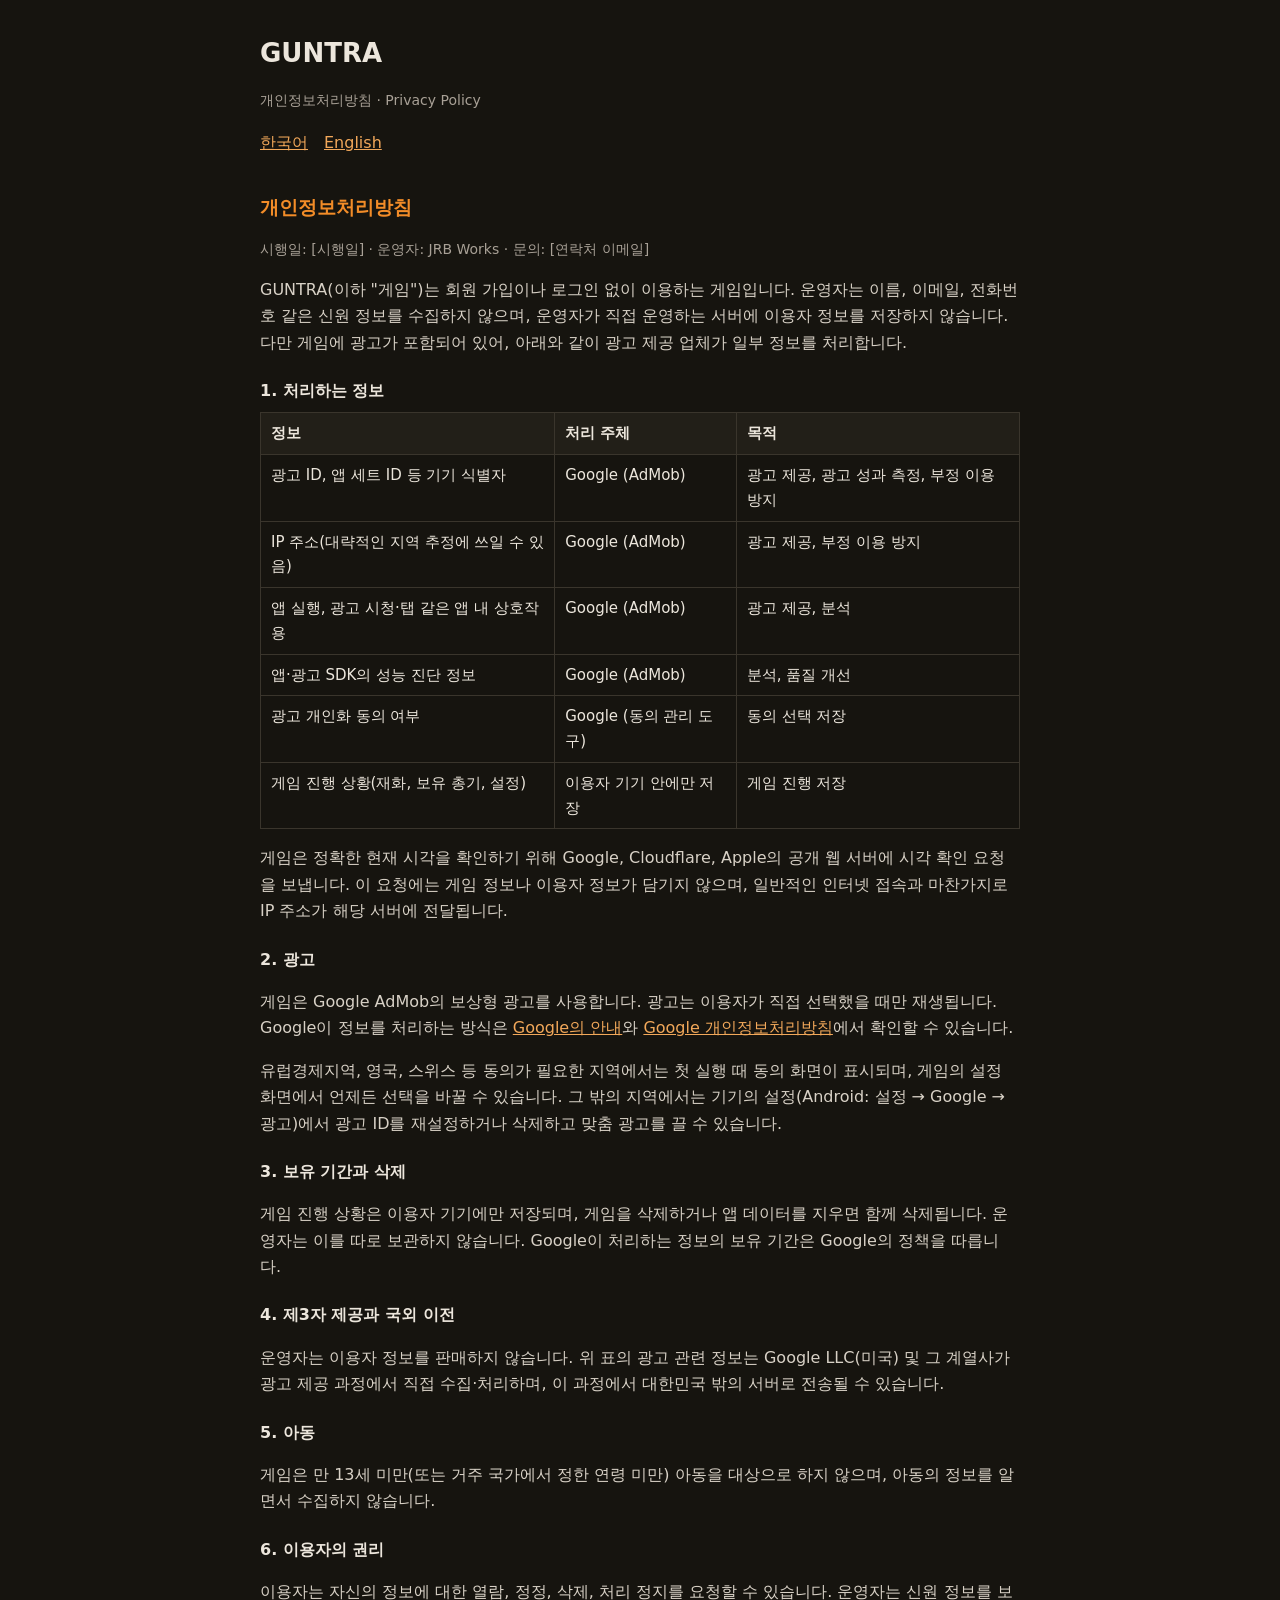
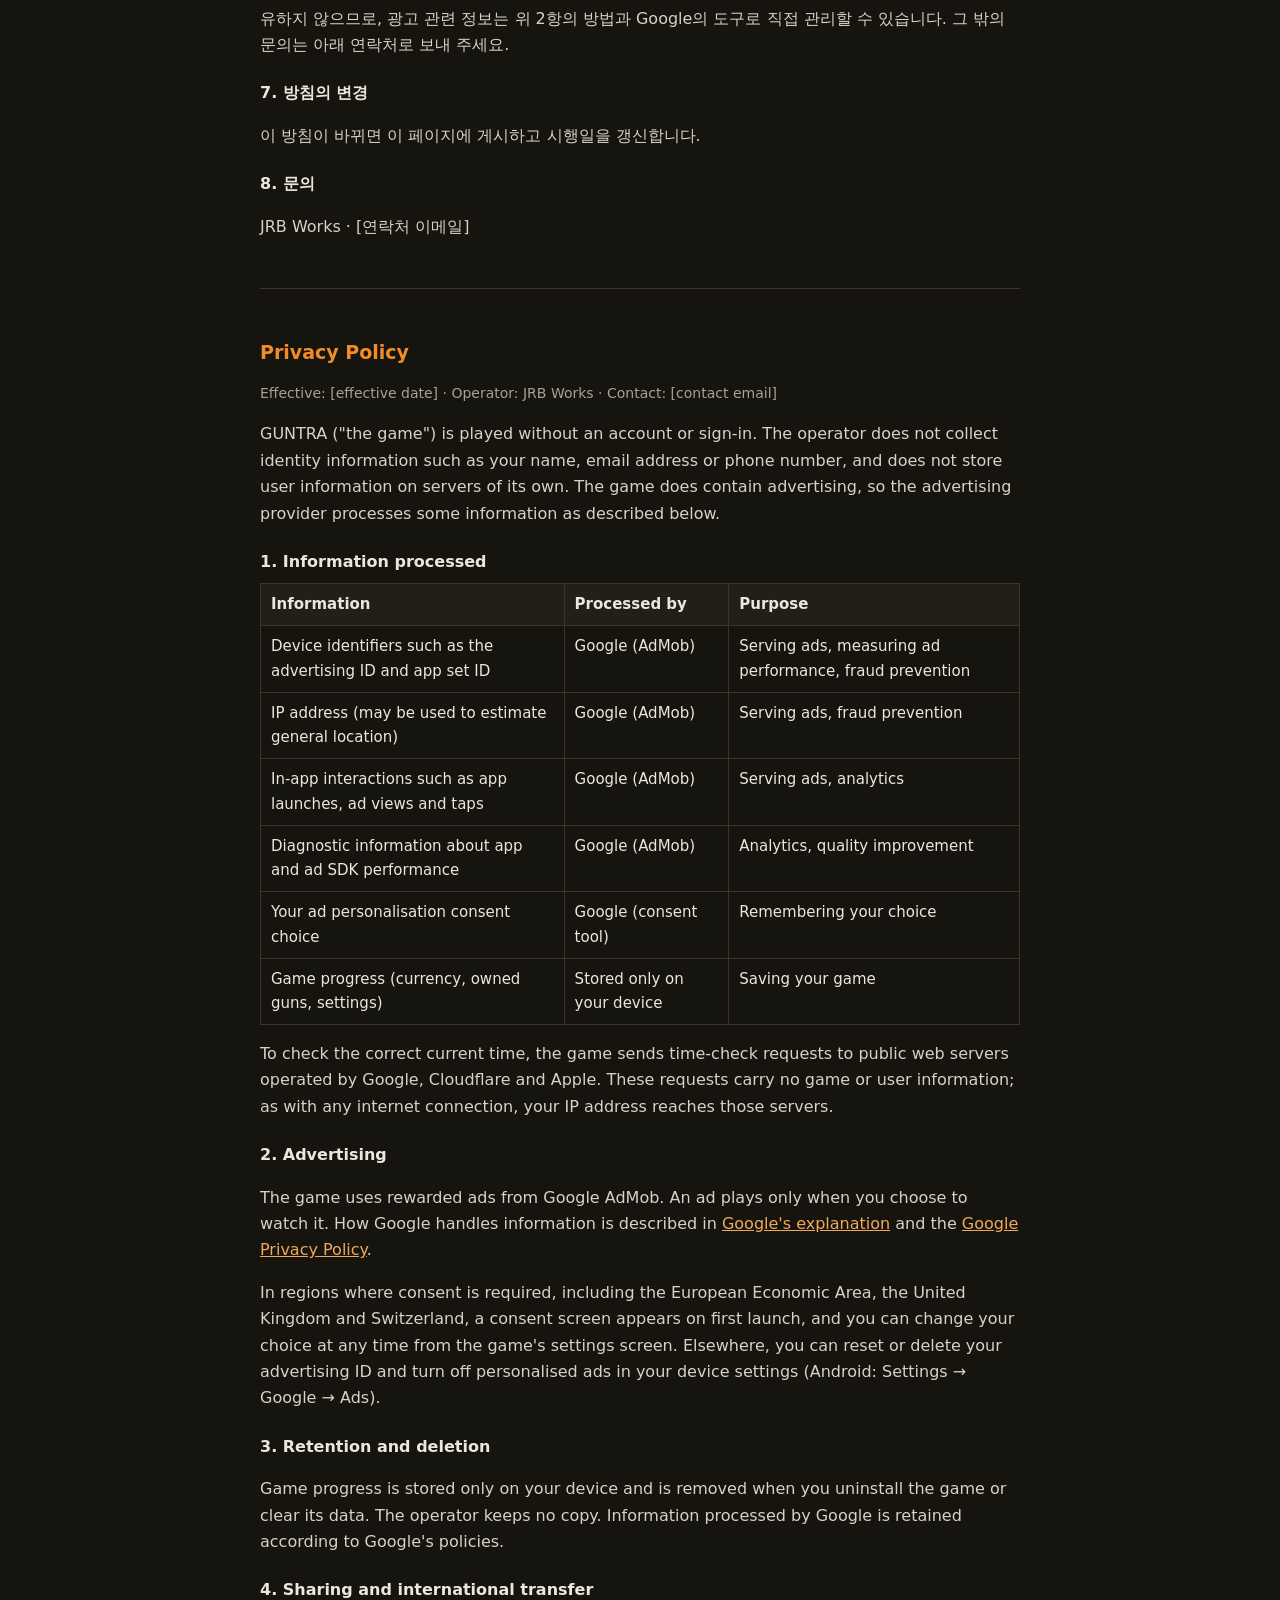
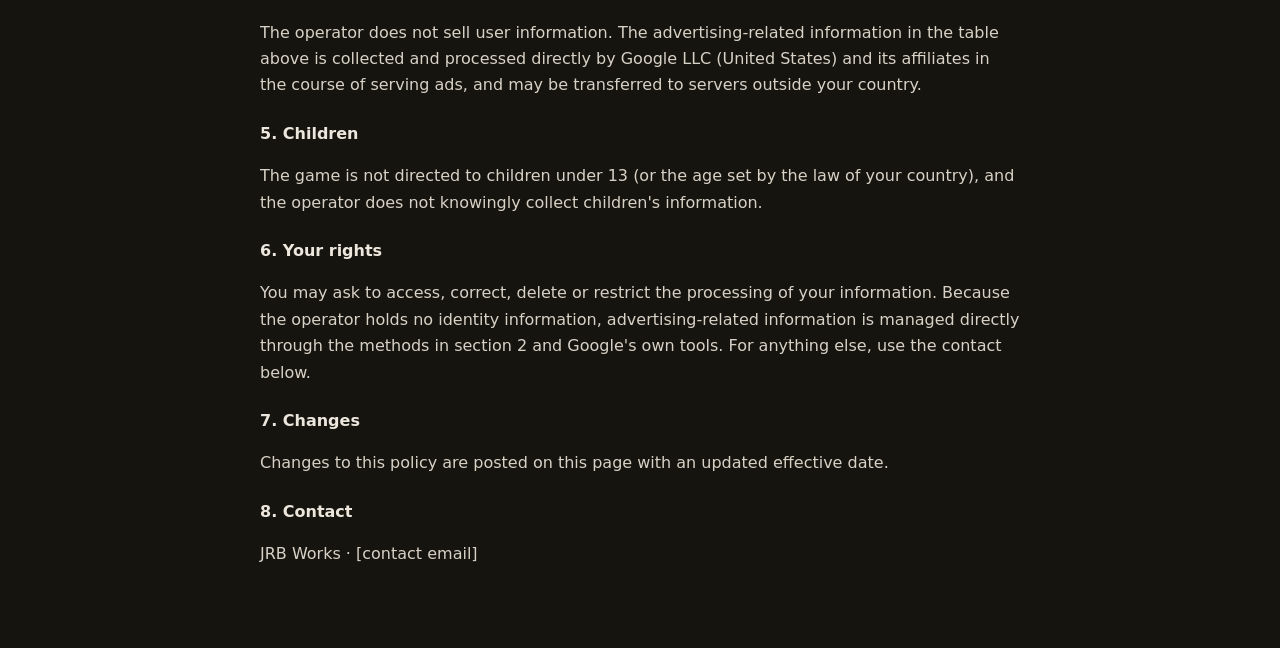
==== guntra/privacy/index.html @ 3b455727 "GUNTRA privacy policy (KO/EN) and app-ads.txt" ====
<!doctype html>
<html lang="ko">
<head>
<meta charset="utf-8">
<meta name="viewport" content="width=device-width, initial-scale=1">
<title>GUNTRA 개인정보처리방침 · Privacy Policy</title>
<style>
  body{margin:0;background:#16140f;color:#ece6dc;font:16px/1.65 system-ui,-apple-system,"Segoe UI","Noto Sans KR",sans-serif}
  main{max-width:760px;margin:0 auto;padding:32px 20px 64px}
  h1{font-size:26px;margin:0 0 4px}
  h2{font-size:19px;margin:36px 0 8px;color:#f28c28}
  h3{font-size:16px;margin:22px 0 6px}
  p,li{color:#d8d1c6}
  a{color:#f2a85a}
  .meta{color:#a8a096;font-size:14px}
  nav{margin:18px 0 8px}
  nav a{margin-right:16px}
  table{border-collapse:collapse;width:100%;margin:8px 0;font-size:15px}
  th,td{border:1px solid #3a352c;padding:8px 10px;text-align:left;vertical-align:top}
  th{background:#221f18;color:#ece6dc}
  hr{border:0;border-top:1px solid #3a352c;margin:48px 0}
</style>
</head>
<body>
<main>
<h1>GUNTRA</h1>
<p class="meta">개인정보처리방침 · Privacy Policy</p>
<nav><a href="#ko">한국어</a><a href="#en">English</a></nav>

<section id="ko" lang="ko">
<h2>개인정보처리방침</h2>
<p class="meta">시행일: [시행일] · 운영자: JRB Works · 문의: [연락처 이메일]</p>
<p>GUNTRA(이하 "게임")는 회원 가입이나 로그인 없이 이용하는 게임입니다. 운영자는 이름, 이메일, 전화번호 같은 신원 정보를 수집하지 않으며, 운영자가 직접 운영하는 서버에 이용자 정보를 저장하지 않습니다. 다만 게임에 광고가 포함되어 있어, 아래와 같이 광고 제공 업체가 일부 정보를 처리합니다.</p>

<h3>1. 처리하는 정보</h3>
<table>
<tr><th>정보</th><th>처리 주체</th><th>목적</th></tr>
<tr><td>광고 ID, 앱 세트 ID 등 기기 식별자</td><td>Google (AdMob)</td><td>광고 제공, 광고 성과 측정, 부정 이용 방지</td></tr>
<tr><td>IP 주소(대략적인 지역 추정에 쓰일 수 있음)</td><td>Google (AdMob)</td><td>광고 제공, 부정 이용 방지</td></tr>
<tr><td>앱 실행, 광고 시청·탭 같은 앱 내 상호작용</td><td>Google (AdMob)</td><td>광고 제공, 분석</td></tr>
<tr><td>앱·광고 SDK의 성능 진단 정보</td><td>Google (AdMob)</td><td>분석, 품질 개선</td></tr>
<tr><td>광고 개인화 동의 여부</td><td>Google (동의 관리 도구)</td><td>동의 선택 저장</td></tr>
<tr><td>게임 진행 상황(재화, 보유 총기, 설정)</td><td>이용자 기기 안에만 저장</td><td>게임 진행 저장</td></tr>
</table>
<p>게임은 정확한 현재 시각을 확인하기 위해 Google, Cloudflare, Apple의 공개 웹 서버에 시각 확인 요청을 보냅니다. 이 요청에는 게임 정보나 이용자 정보가 담기지 않으며, 일반적인 인터넷 접속과 마찬가지로 IP 주소가 해당 서버에 전달됩니다.</p>

<h3>2. 광고</h3>
<p>게임은 Google AdMob의 보상형 광고를 사용합니다. 광고는 이용자가 직접 선택했을 때만 재생됩니다. Google이 정보를 처리하는 방식은 <a href="https://policies.google.com/technologies/partner-sites">Google의 안내</a>와 <a href="https://policies.google.com/privacy">Google 개인정보처리방침</a>에서 확인할 수 있습니다.</p>
<p>유럽경제지역, 영국, 스위스 등 동의가 필요한 지역에서는 첫 실행 때 동의 화면이 표시되며, 게임의 설정 화면에서 언제든 선택을 바꿀 수 있습니다. 그 밖의 지역에서는 기기의 설정(Android: 설정 → Google → 광고)에서 광고 ID를 재설정하거나 삭제하고 맞춤 광고를 끌 수 있습니다.</p>

<h3>3. 보유 기간과 삭제</h3>
<p>게임 진행 상황은 이용자 기기에만 저장되며, 게임을 삭제하거나 앱 데이터를 지우면 함께 삭제됩니다. 운영자는 이를 따로 보관하지 않습니다. Google이 처리하는 정보의 보유 기간은 Google의 정책을 따릅니다.</p>

<h3>4. 제3자 제공과 국외 이전</h3>
<p>운영자는 이용자 정보를 판매하지 않습니다. 위 표의 광고 관련 정보는 Google LLC(미국) 및 그 계열사가 광고 제공 과정에서 직접 수집·처리하며, 이 과정에서 대한민국 밖의 서버로 전송될 수 있습니다.</p>

<h3>5. 아동</h3>
<p>게임은 만 13세 미만(또는 거주 국가에서 정한 연령 미만) 아동을 대상으로 하지 않으며, 아동의 정보를 알면서 수집하지 않습니다.</p>

<h3>6. 이용자의 권리</h3>
<p>이용자는 자신의 정보에 대한 열람, 정정, 삭제, 처리 정지를 요청할 수 있습니다. 운영자는 신원 정보를 보유하지 않으므로, 광고 관련 정보는 위 2항의 방법과 Google의 도구로 직접 관리할 수 있습니다. 그 밖의 문의는 아래 연락처로 보내 주세요.</p>

<h3>7. 방침의 변경</h3>
<p>이 방침이 바뀌면 이 페이지에 게시하고 시행일을 갱신합니다.</p>

<h3>8. 문의</h3>
<p>JRB Works · [연락처 이메일]</p>
</section>

<hr>

<section id="en" lang="en">
<h2>Privacy Policy</h2>
<p class="meta">Effective: [effective date] · Operator: JRB Works · Contact: [contact email]</p>
<p>GUNTRA ("the game") is played without an account or sign-in. The operator does not collect identity information such as your name, email address or phone number, and does not store user information on servers of its own. The game does contain advertising, so the advertising provider processes some information as described below.</p>

<h3>1. Information processed</h3>
<table>
<tr><th>Information</th><th>Processed by</th><th>Purpose</th></tr>
<tr><td>Device identifiers such as the advertising ID and app set ID</td><td>Google (AdMob)</td><td>Serving ads, measuring ad performance, fraud prevention</td></tr>
<tr><td>IP address (may be used to estimate general location)</td><td>Google (AdMob)</td><td>Serving ads, fraud prevention</td></tr>
<tr><td>In-app interactions such as app launches, ad views and taps</td><td>Google (AdMob)</td><td>Serving ads, analytics</td></tr>
<tr><td>Diagnostic information about app and ad SDK performance</td><td>Google (AdMob)</td><td>Analytics, quality improvement</td></tr>
<tr><td>Your ad personalisation consent choice</td><td>Google (consent tool)</td><td>Remembering your choice</td></tr>
<tr><td>Game progress (currency, owned guns, settings)</td><td>Stored only on your device</td><td>Saving your game</td></tr>
</table>
<p>To check the correct current time, the game sends time-check requests to public web servers operated by Google, Cloudflare and Apple. These requests carry no game or user information; as with any internet connection, your IP address reaches those servers.</p>

<h3>2. Advertising</h3>
<p>The game uses rewarded ads from Google AdMob. An ad plays only when you choose to watch it. How Google handles information is described in <a href="https://policies.google.com/technologies/partner-sites">Google's explanation</a> and the <a href="https://policies.google.com/privacy">Google Privacy Policy</a>.</p>
<p>In regions where consent is required, including the European Economic Area, the United Kingdom and Switzerland, a consent screen appears on first launch, and you can change your choice at any time from the game's settings screen. Elsewhere, you can reset or delete your advertising ID and turn off personalised ads in your device settings (Android: Settings → Google → Ads).</p>

<h3>3. Retention and deletion</h3>
<p>Game progress is stored only on your device and is removed when you uninstall the game or clear its data. The operator keeps no copy. Information processed by Google is retained according to Google's policies.</p>

<h3>4. Sharing and international transfer</h3>
<p>The operator does not sell user information. The advertising-related information in the table above is collected and processed directly by Google LLC (United States) and its affiliates in the course of serving ads, and may be transferred to servers outside your country.</p>

<h3>5. Children</h3>
<p>The game is not directed to children under 13 (or the age set by the law of your country), and the operator does not knowingly collect children's information.</p>

<h3>6. Your rights</h3>
<p>You may ask to access, correct, delete or restrict the processing of your information. Because the operator holds no identity information, advertising-related information is managed directly through the methods in section 2 and Google's own tools. For anything else, use the contact below.</p>

<h3>7. Changes</h3>
<p>Changes to this policy are posted on this page with an updated effective date.</p>

<h3>8. Contact</h3>
<p>JRB Works · [contact email]</p>
</section>
</main>
</body>
</html>
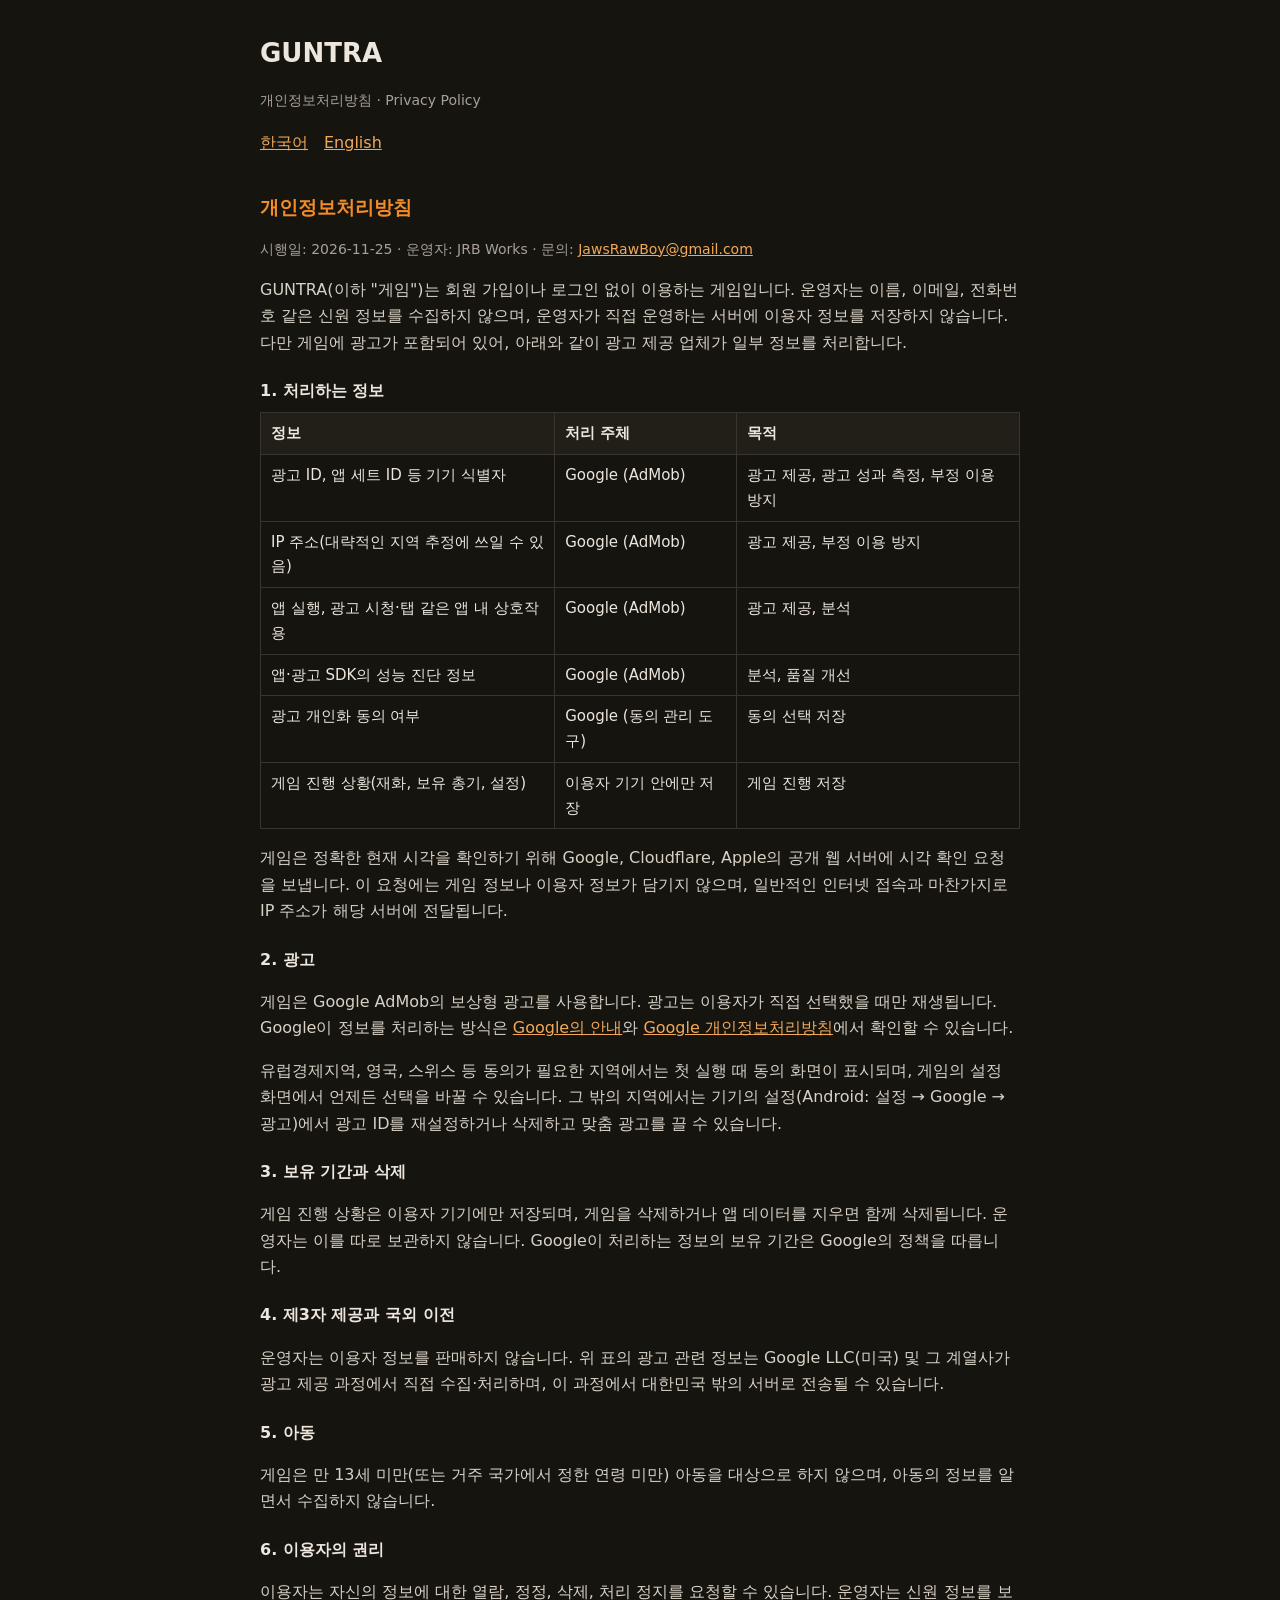
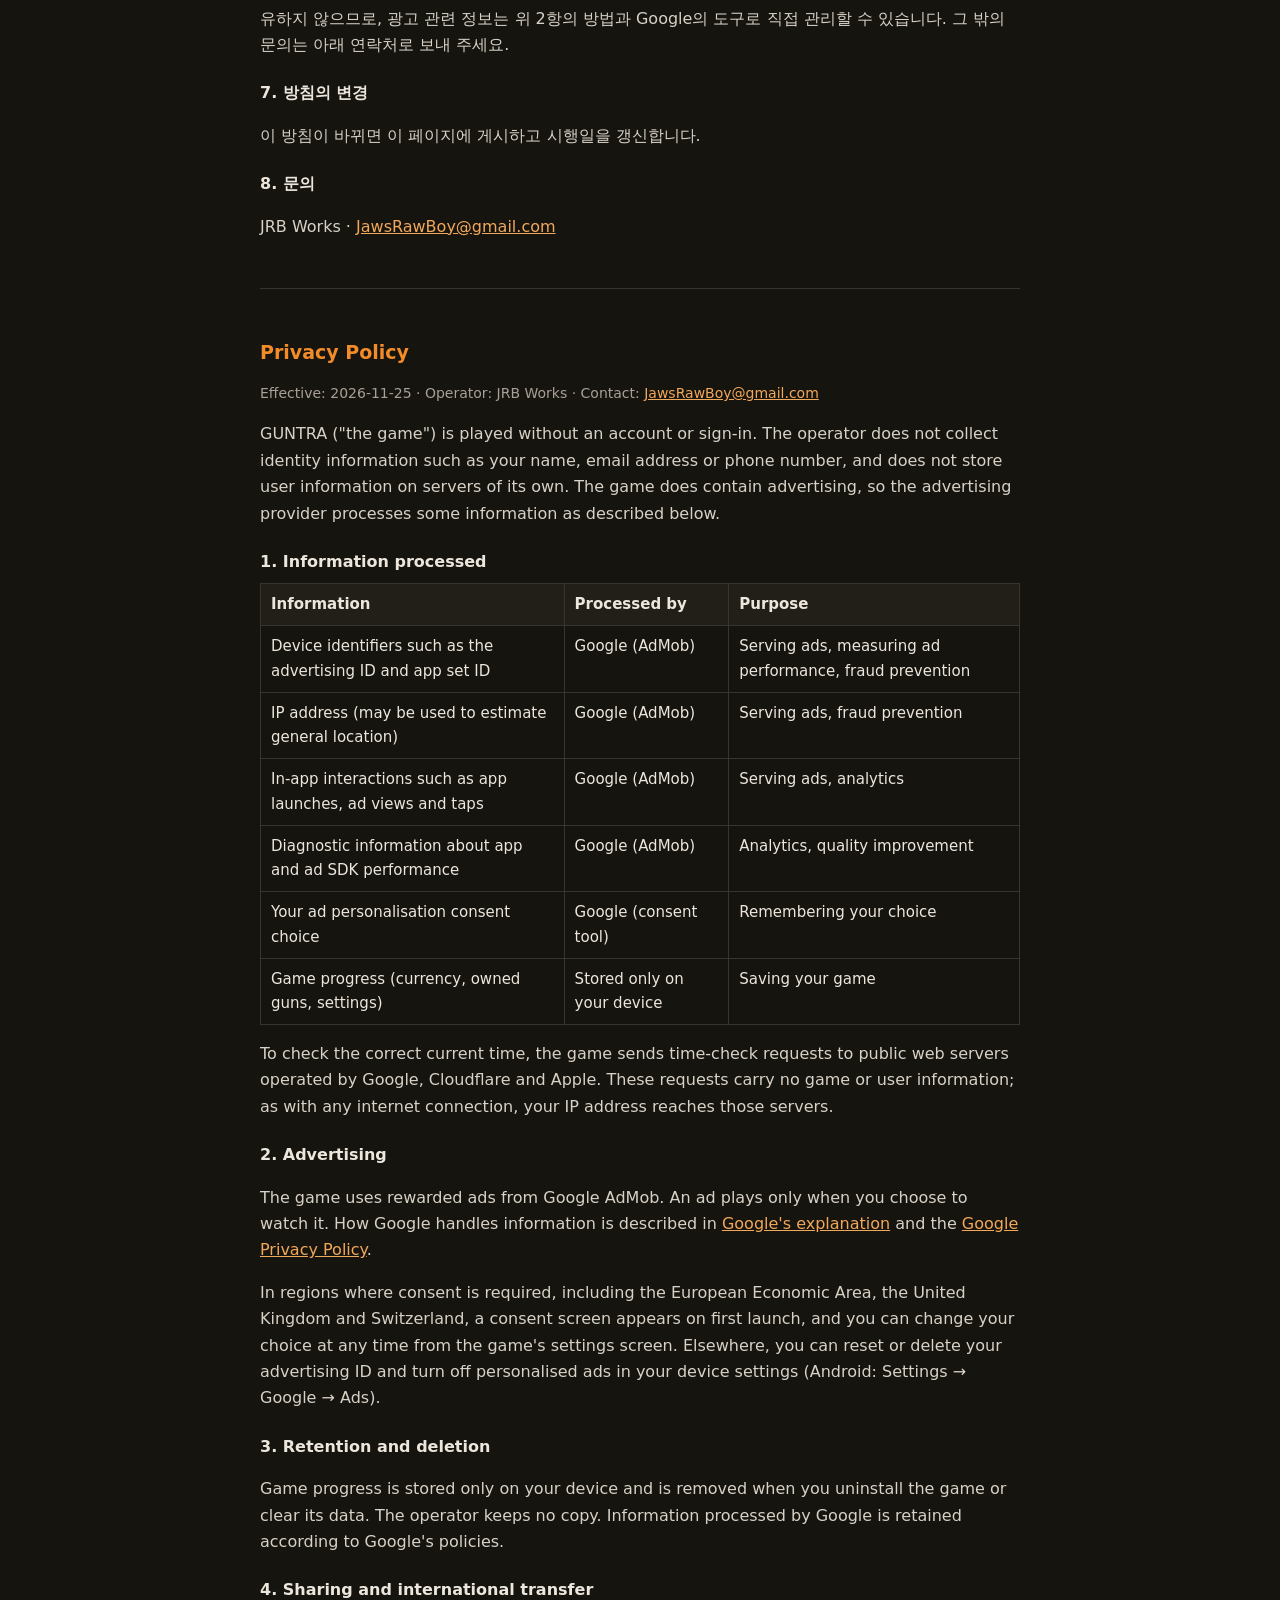
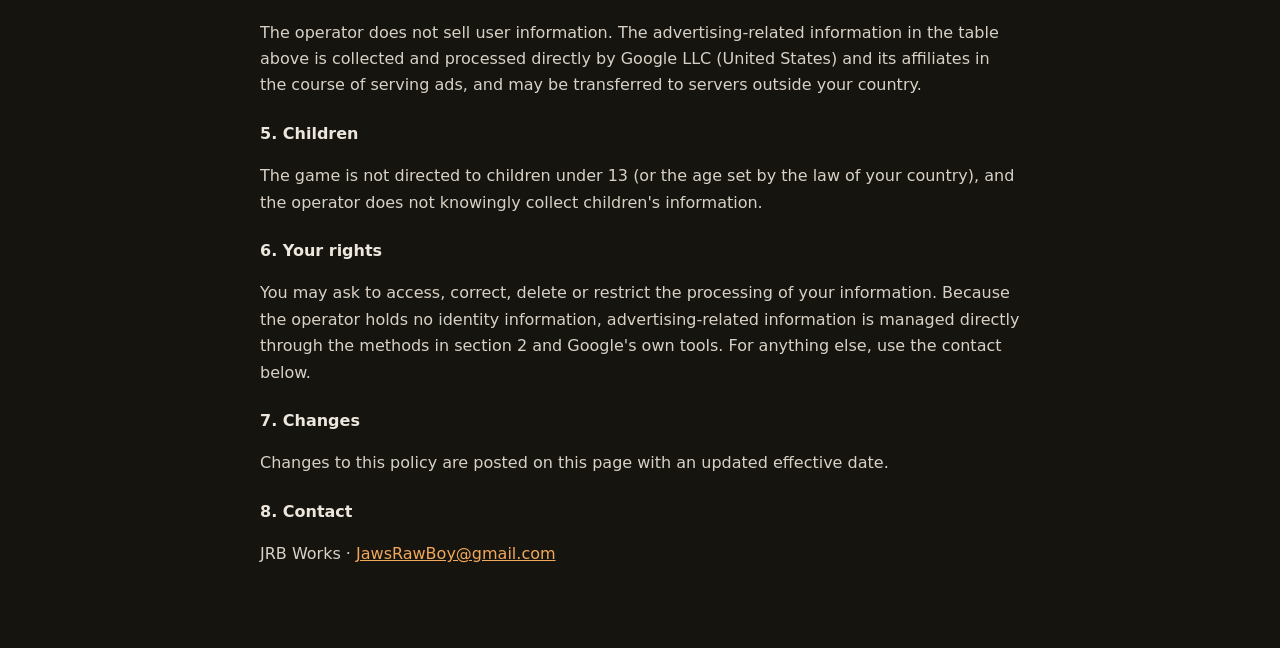
==== commit 1f91c9e8: "Privacy policy: contact and effective date" ====
--- a/guntra/privacy/index.html
+++ b/guntra/privacy/index.html
@@ -29,7 +29,7 @@
 
 <section id="ko" lang="ko">
 <h2>개인정보처리방침</h2>
-<p class="meta">시행일: [시행일] · 운영자: JRB Works · 문의: [연락처 이메일]</p>
+<p class="meta">시행일: 2026-11-25 · 운영자: JRB Works · 문의: <a href="mailto:JawsRawBoy@gmail.com">JawsRawBoy@gmail.com</a></p>
 <p>GUNTRA(이하 "게임")는 회원 가입이나 로그인 없이 이용하는 게임입니다. 운영자는 이름, 이메일, 전화번호 같은 신원 정보를 수집하지 않으며, 운영자가 직접 운영하는 서버에 이용자 정보를 저장하지 않습니다. 다만 게임에 광고가 포함되어 있어, 아래와 같이 광고 제공 업체가 일부 정보를 처리합니다.</p>
 
 <h3>1. 처리하는 정보</h3>
@@ -64,14 +64,14 @@
 <p>이 방침이 바뀌면 이 페이지에 게시하고 시행일을 갱신합니다.</p>
 
 <h3>8. 문의</h3>
-<p>JRB Works · [연락처 이메일]</p>
+<p>JRB Works · <a href="mailto:JawsRawBoy@gmail.com">JawsRawBoy@gmail.com</a></p>
 </section>
 
 <hr>
 
 <section id="en" lang="en">
 <h2>Privacy Policy</h2>
-<p class="meta">Effective: [effective date] · Operator: JRB Works · Contact: [contact email]</p>
+<p class="meta">Effective: 2026-11-25 · Operator: JRB Works · Contact: <a href="mailto:JawsRawBoy@gmail.com">JawsRawBoy@gmail.com</a></p>
 <p>GUNTRA ("the game") is played without an account or sign-in. The operator does not collect identity information such as your name, email address or phone number, and does not store user information on servers of its own. The game does contain advertising, so the advertising provider processes some information as described below.</p>
 
 <h3>1. Information processed</h3>
@@ -106,7 +106,7 @@
 <p>Changes to this policy are posted on this page with an updated effective date.</p>
 
 <h3>8. Contact</h3>
-<p>JRB Works · [contact email]</p>
+<p>JRB Works · <a href="mailto:JawsRawBoy@gmail.com">JawsRawBoy@gmail.com</a></p>
 </section>
 </main>
 </body>
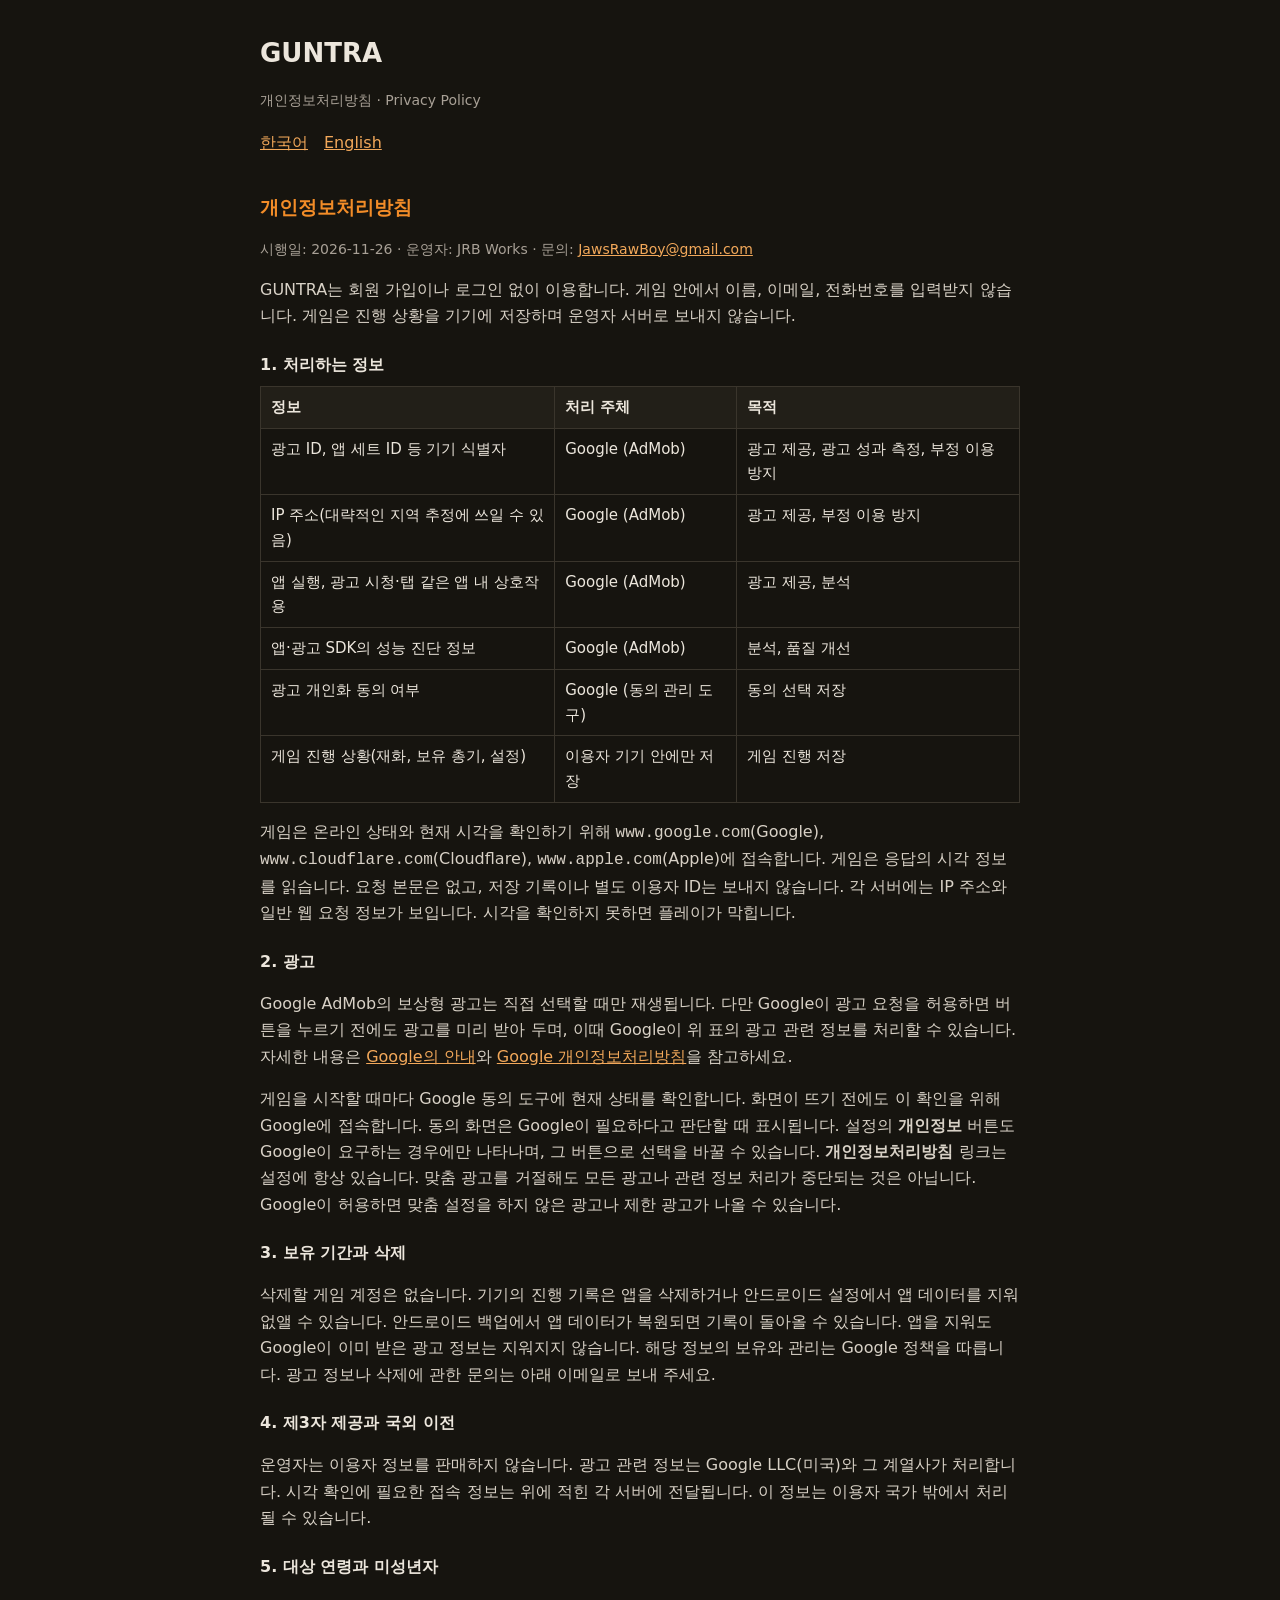
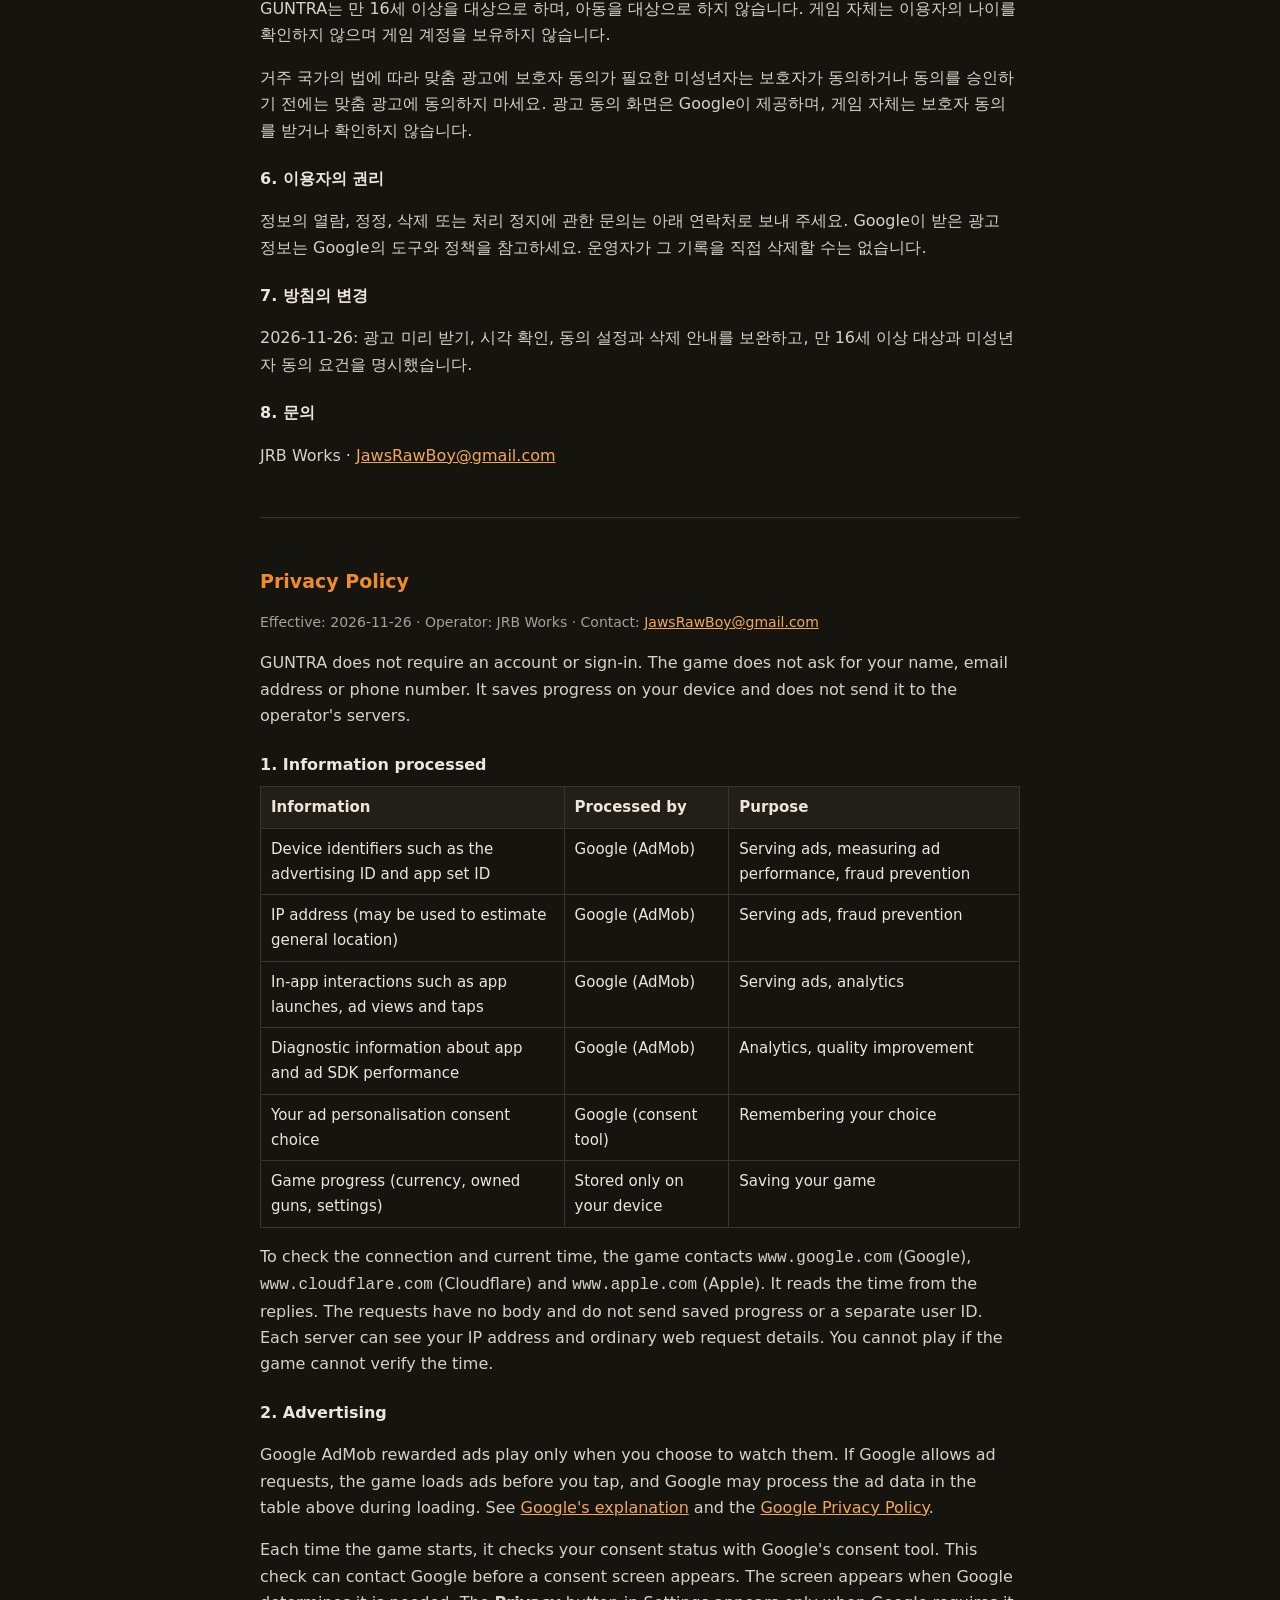
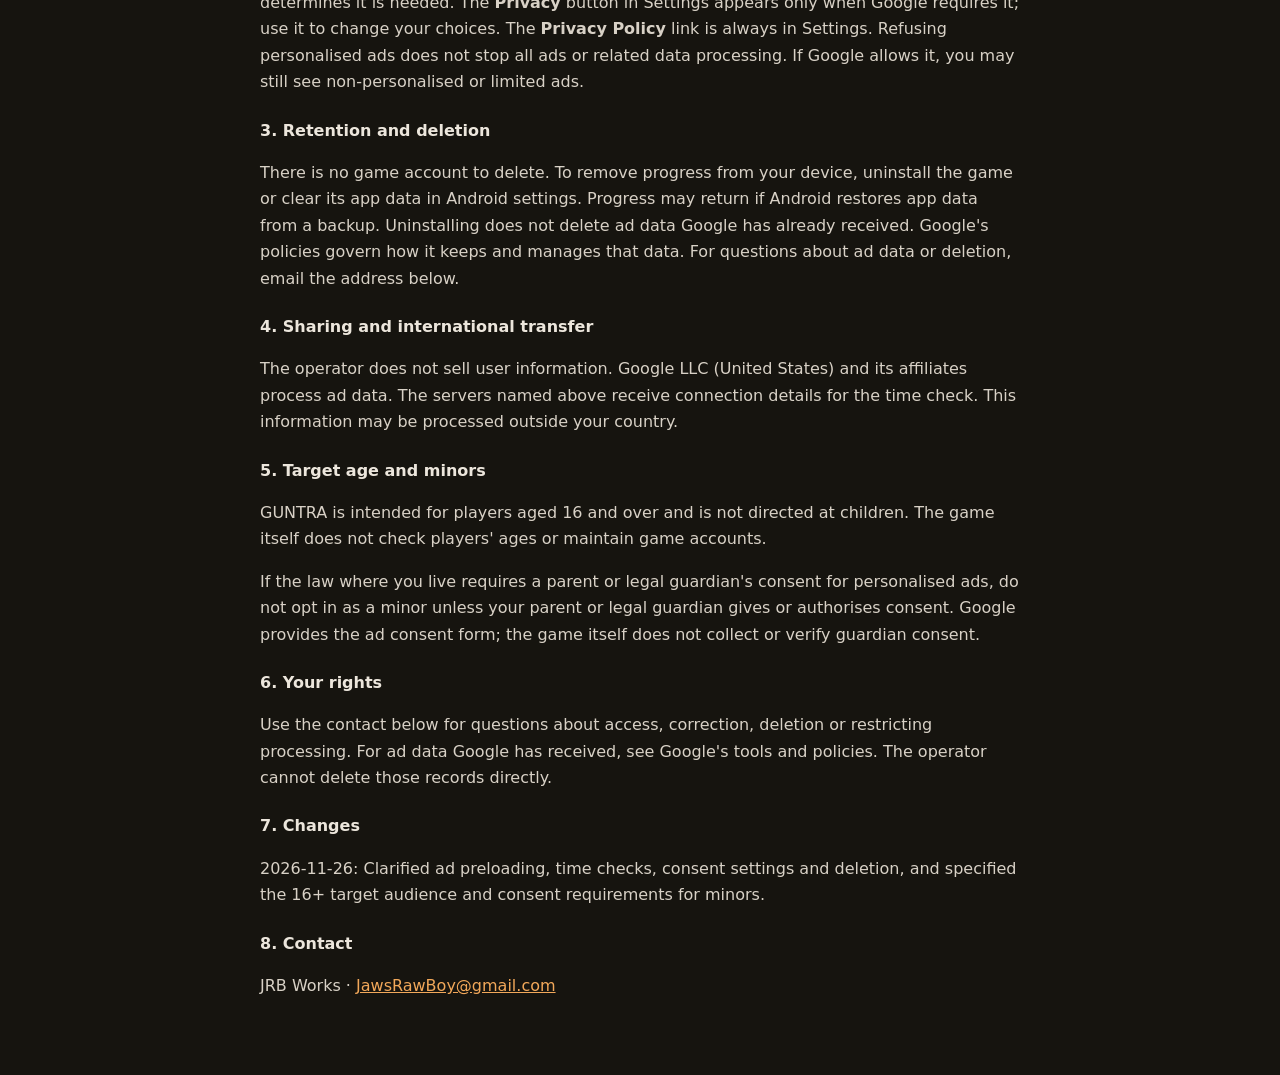
==== commit f626294e: "Publish GUNTRA 16+ privacy policy" ====
--- a/guntra/privacy/index.html
+++ b/guntra/privacy/index.html
@@ -29,8 +29,8 @@
 
 <section id="ko" lang="ko">
 <h2>개인정보처리방침</h2>
-<p class="meta">시행일: 2026-11-25 · 운영자: JRB Works · 문의: <a href="mailto:JawsRawBoy@gmail.com">JawsRawBoy@gmail.com</a></p>
-<p>GUNTRA(이하 "게임")는 회원 가입이나 로그인 없이 이용하는 게임입니다. 운영자는 이름, 이메일, 전화번호 같은 신원 정보를 수집하지 않으며, 운영자가 직접 운영하는 서버에 이용자 정보를 저장하지 않습니다. 다만 게임에 광고가 포함되어 있어, 아래와 같이 광고 제공 업체가 일부 정보를 처리합니다.</p>
+<p class="meta">시행일: 2026-11-26 · 운영자: JRB Works · 문의: <a href="mailto:JawsRawBoy@gmail.com">JawsRawBoy@gmail.com</a></p>
+<p>GUNTRA는 회원 가입이나 로그인 없이 이용합니다. 게임 안에서 이름, 이메일, 전화번호를 입력받지 않습니다. 게임은 진행 상황을 기기에 저장하며 운영자 서버로 보내지 않습니다.</p>
 
 <h3>1. 처리하는 정보</h3>
 <table>
@@ -42,26 +42,27 @@
 <tr><td>광고 개인화 동의 여부</td><td>Google (동의 관리 도구)</td><td>동의 선택 저장</td></tr>
 <tr><td>게임 진행 상황(재화, 보유 총기, 설정)</td><td>이용자 기기 안에만 저장</td><td>게임 진행 저장</td></tr>
 </table>
-<p>게임은 정확한 현재 시각을 확인하기 위해 Google, Cloudflare, Apple의 공개 웹 서버에 시각 확인 요청을 보냅니다. 이 요청에는 게임 정보나 이용자 정보가 담기지 않으며, 일반적인 인터넷 접속과 마찬가지로 IP 주소가 해당 서버에 전달됩니다.</p>
+<p>게임은 온라인 상태와 현재 시각을 확인하기 위해 <code>www.google.com</code>(Google), <code>www.cloudflare.com</code>(Cloudflare), <code>www.apple.com</code>(Apple)에 접속합니다. 게임은 응답의 시각 정보를 읽습니다. 요청 본문은 없고, 저장 기록이나 별도 이용자 ID는 보내지 않습니다. 각 서버에는 IP 주소와 일반 웹 요청 정보가 보입니다. 시각을 확인하지 못하면 플레이가 막힙니다.</p>
 
 <h3>2. 광고</h3>
-<p>게임은 Google AdMob의 보상형 광고를 사용합니다. 광고는 이용자가 직접 선택했을 때만 재생됩니다. Google이 정보를 처리하는 방식은 <a href="https://policies.google.com/technologies/partner-sites">Google의 안내</a>와 <a href="https://policies.google.com/privacy">Google 개인정보처리방침</a>에서 확인할 수 있습니다.</p>
-<p>유럽경제지역, 영국, 스위스 등 동의가 필요한 지역에서는 첫 실행 때 동의 화면이 표시되며, 게임의 설정 화면에서 언제든 선택을 바꿀 수 있습니다. 그 밖의 지역에서는 기기의 설정(Android: 설정 → Google → 광고)에서 광고 ID를 재설정하거나 삭제하고 맞춤 광고를 끌 수 있습니다.</p>
+<p>Google AdMob의 보상형 광고는 직접 선택할 때만 재생됩니다. 다만 Google이 광고 요청을 허용하면 버튼을 누르기 전에도 광고를 미리 받아 두며, 이때 Google이 위 표의 광고 관련 정보를 처리할 수 있습니다. 자세한 내용은 <a href="https://policies.google.com/technologies/partner-sites">Google의 안내</a>와 <a href="https://policies.google.com/privacy">Google 개인정보처리방침</a>을 참고하세요.</p>
+<p>게임을 시작할 때마다 Google 동의 도구에 현재 상태를 확인합니다. 화면이 뜨기 전에도 이 확인을 위해 Google에 접속합니다. 동의 화면은 Google이 필요하다고 판단할 때 표시됩니다. 설정의 <strong>개인정보</strong> 버튼도 Google이 요구하는 경우에만 나타나며, 그 버튼으로 선택을 바꿀 수 있습니다. <strong>개인정보처리방침</strong> 링크는 설정에 항상 있습니다. 맞춤 광고를 거절해도 모든 광고나 관련 정보 처리가 중단되는 것은 아닙니다. Google이 허용하면 맞춤 설정을 하지 않은 광고나 제한 광고가 나올 수 있습니다.</p>
 
 <h3>3. 보유 기간과 삭제</h3>
-<p>게임 진행 상황은 이용자 기기에만 저장되며, 게임을 삭제하거나 앱 데이터를 지우면 함께 삭제됩니다. 운영자는 이를 따로 보관하지 않습니다. Google이 처리하는 정보의 보유 기간은 Google의 정책을 따릅니다.</p>
+<p>삭제할 게임 계정은 없습니다. 기기의 진행 기록은 앱을 삭제하거나 안드로이드 설정에서 앱 데이터를 지워 없앨 수 있습니다. 안드로이드 백업에서 앱 데이터가 복원되면 기록이 돌아올 수 있습니다. 앱을 지워도 Google이 이미 받은 광고 정보는 지워지지 않습니다. 해당 정보의 보유와 관리는 Google 정책을 따릅니다. 광고 정보나 삭제에 관한 문의는 아래 이메일로 보내 주세요.</p>
 
 <h3>4. 제3자 제공과 국외 이전</h3>
-<p>운영자는 이용자 정보를 판매하지 않습니다. 위 표의 광고 관련 정보는 Google LLC(미국) 및 그 계열사가 광고 제공 과정에서 직접 수집·처리하며, 이 과정에서 대한민국 밖의 서버로 전송될 수 있습니다.</p>
+<p>운영자는 이용자 정보를 판매하지 않습니다. 광고 관련 정보는 Google LLC(미국)와 그 계열사가 처리합니다. 시각 확인에 필요한 접속 정보는 위에 적힌 각 서버에 전달됩니다. 이 정보는 이용자 국가 밖에서 처리될 수 있습니다.</p>
 
-<h3>5. 아동</h3>
-<p>게임은 만 13세 미만(또는 거주 국가에서 정한 연령 미만) 아동을 대상으로 하지 않으며, 아동의 정보를 알면서 수집하지 않습니다.</p>
+<h3>5. 대상 연령과 미성년자</h3>
+<p>GUNTRA는 만 16세 이상을 대상으로 하며, 아동을 대상으로 하지 않습니다. 게임 자체는 이용자의 나이를 확인하지 않으며 게임 계정을 보유하지 않습니다.</p>
+<p>거주 국가의 법에 따라 맞춤 광고에 보호자 동의가 필요한 미성년자는 보호자가 동의하거나 동의를 승인하기 전에는 맞춤 광고에 동의하지 마세요. 광고 동의 화면은 Google이 제공하며, 게임 자체는 보호자 동의를 받거나 확인하지 않습니다.</p>
 
 <h3>6. 이용자의 권리</h3>
-<p>이용자는 자신의 정보에 대한 열람, 정정, 삭제, 처리 정지를 요청할 수 있습니다. 운영자는 신원 정보를 보유하지 않으므로, 광고 관련 정보는 위 2항의 방법과 Google의 도구로 직접 관리할 수 있습니다. 그 밖의 문의는 아래 연락처로 보내 주세요.</p>
+<p>정보의 열람, 정정, 삭제 또는 처리 정지에 관한 문의는 아래 연락처로 보내 주세요. Google이 받은 광고 정보는 Google의 도구와 정책을 참고하세요. 운영자가 그 기록을 직접 삭제할 수는 없습니다.</p>
 
 <h3>7. 방침의 변경</h3>
-<p>이 방침이 바뀌면 이 페이지에 게시하고 시행일을 갱신합니다.</p>
+<p>2026-11-26: 광고 미리 받기, 시각 확인, 동의 설정과 삭제 안내를 보완하고, 만 16세 이상 대상과 미성년자 동의 요건을 명시했습니다.</p>
 
 <h3>8. 문의</h3>
 <p>JRB Works · <a href="mailto:JawsRawBoy@gmail.com">JawsRawBoy@gmail.com</a></p>
@@ -71,8 +72,8 @@
 
 <section id="en" lang="en">
 <h2>Privacy Policy</h2>
-<p class="meta">Effective: 2026-11-25 · Operator: JRB Works · Contact: <a href="mailto:JawsRawBoy@gmail.com">JawsRawBoy@gmail.com</a></p>
-<p>GUNTRA ("the game") is played without an account or sign-in. The operator does not collect identity information such as your name, email address or phone number, and does not store user information on servers of its own. The game does contain advertising, so the advertising provider processes some information as described below.</p>
+<p class="meta">Effective: 2026-11-26 · Operator: JRB Works · Contact: <a href="mailto:JawsRawBoy@gmail.com">JawsRawBoy@gmail.com</a></p>
+<p>GUNTRA does not require an account or sign-in. The game does not ask for your name, email address or phone number. It saves progress on your device and does not send it to the operator's servers.</p>
 
 <h3>1. Information processed</h3>
 <table>
@@ -84,26 +85,27 @@
 <tr><td>Your ad personalisation consent choice</td><td>Google (consent tool)</td><td>Remembering your choice</td></tr>
 <tr><td>Game progress (currency, owned guns, settings)</td><td>Stored only on your device</td><td>Saving your game</td></tr>
 </table>
-<p>To check the correct current time, the game sends time-check requests to public web servers operated by Google, Cloudflare and Apple. These requests carry no game or user information; as with any internet connection, your IP address reaches those servers.</p>
+<p>To check the connection and current time, the game contacts <code>www.google.com</code> (Google), <code>www.cloudflare.com</code> (Cloudflare) and <code>www.apple.com</code> (Apple). It reads the time from the replies. The requests have no body and do not send saved progress or a separate user ID. Each server can see your IP address and ordinary web request details. You cannot play if the game cannot verify the time.</p>
 
 <h3>2. Advertising</h3>
-<p>The game uses rewarded ads from Google AdMob. An ad plays only when you choose to watch it. How Google handles information is described in <a href="https://policies.google.com/technologies/partner-sites">Google's explanation</a> and the <a href="https://policies.google.com/privacy">Google Privacy Policy</a>.</p>
-<p>In regions where consent is required, including the European Economic Area, the United Kingdom and Switzerland, a consent screen appears on first launch, and you can change your choice at any time from the game's settings screen. Elsewhere, you can reset or delete your advertising ID and turn off personalised ads in your device settings (Android: Settings → Google → Ads).</p>
+<p>Google AdMob rewarded ads play only when you choose to watch them. If Google allows ad requests, the game loads ads before you tap, and Google may process the ad data in the table above during loading. See <a href="https://policies.google.com/technologies/partner-sites">Google's explanation</a> and the <a href="https://policies.google.com/privacy">Google Privacy Policy</a>.</p>
+<p>Each time the game starts, it checks your consent status with Google's consent tool. This check can contact Google before a consent screen appears. The screen appears when Google determines it is needed. The <strong>Privacy</strong> button in Settings appears only when Google requires it; use it to change your choices. The <strong>Privacy Policy</strong> link is always in Settings. Refusing personalised ads does not stop all ads or related data processing. If Google allows it, you may still see non-personalised or limited ads.</p>
 
 <h3>3. Retention and deletion</h3>
-<p>Game progress is stored only on your device and is removed when you uninstall the game or clear its data. The operator keeps no copy. Information processed by Google is retained according to Google's policies.</p>
+<p>There is no game account to delete. To remove progress from your device, uninstall the game or clear its app data in Android settings. Progress may return if Android restores app data from a backup. Uninstalling does not delete ad data Google has already received. Google's policies govern how it keeps and manages that data. For questions about ad data or deletion, email the address below.</p>
 
 <h3>4. Sharing and international transfer</h3>
-<p>The operator does not sell user information. The advertising-related information in the table above is collected and processed directly by Google LLC (United States) and its affiliates in the course of serving ads, and may be transferred to servers outside your country.</p>
+<p>The operator does not sell user information. Google LLC (United States) and its affiliates process ad data. The servers named above receive connection details for the time check. This information may be processed outside your country.</p>
 
-<h3>5. Children</h3>
-<p>The game is not directed to children under 13 (or the age set by the law of your country), and the operator does not knowingly collect children's information.</p>
+<h3>5. Target age and minors</h3>
+<p>GUNTRA is intended for players aged 16 and over and is not directed at children. The game itself does not check players' ages or maintain game accounts.</p>
+<p>If the law where you live requires a parent or legal guardian's consent for personalised ads, do not opt in as a minor unless your parent or legal guardian gives or authorises consent. Google provides the ad consent form; the game itself does not collect or verify guardian consent.</p>
 
 <h3>6. Your rights</h3>
-<p>You may ask to access, correct, delete or restrict the processing of your information. Because the operator holds no identity information, advertising-related information is managed directly through the methods in section 2 and Google's own tools. For anything else, use the contact below.</p>
+<p>Use the contact below for questions about access, correction, deletion or restricting processing. For ad data Google has received, see Google's tools and policies. The operator cannot delete those records directly.</p>
 
 <h3>7. Changes</h3>
-<p>Changes to this policy are posted on this page with an updated effective date.</p>
+<p>2026-11-26: Clarified ad preloading, time checks, consent settings and deletion, and specified the 16+ target audience and consent requirements for minors.</p>
 
 <h3>8. Contact</h3>
 <p>JRB Works · <a href="mailto:JawsRawBoy@gmail.com">JawsRawBoy@gmail.com</a></p>
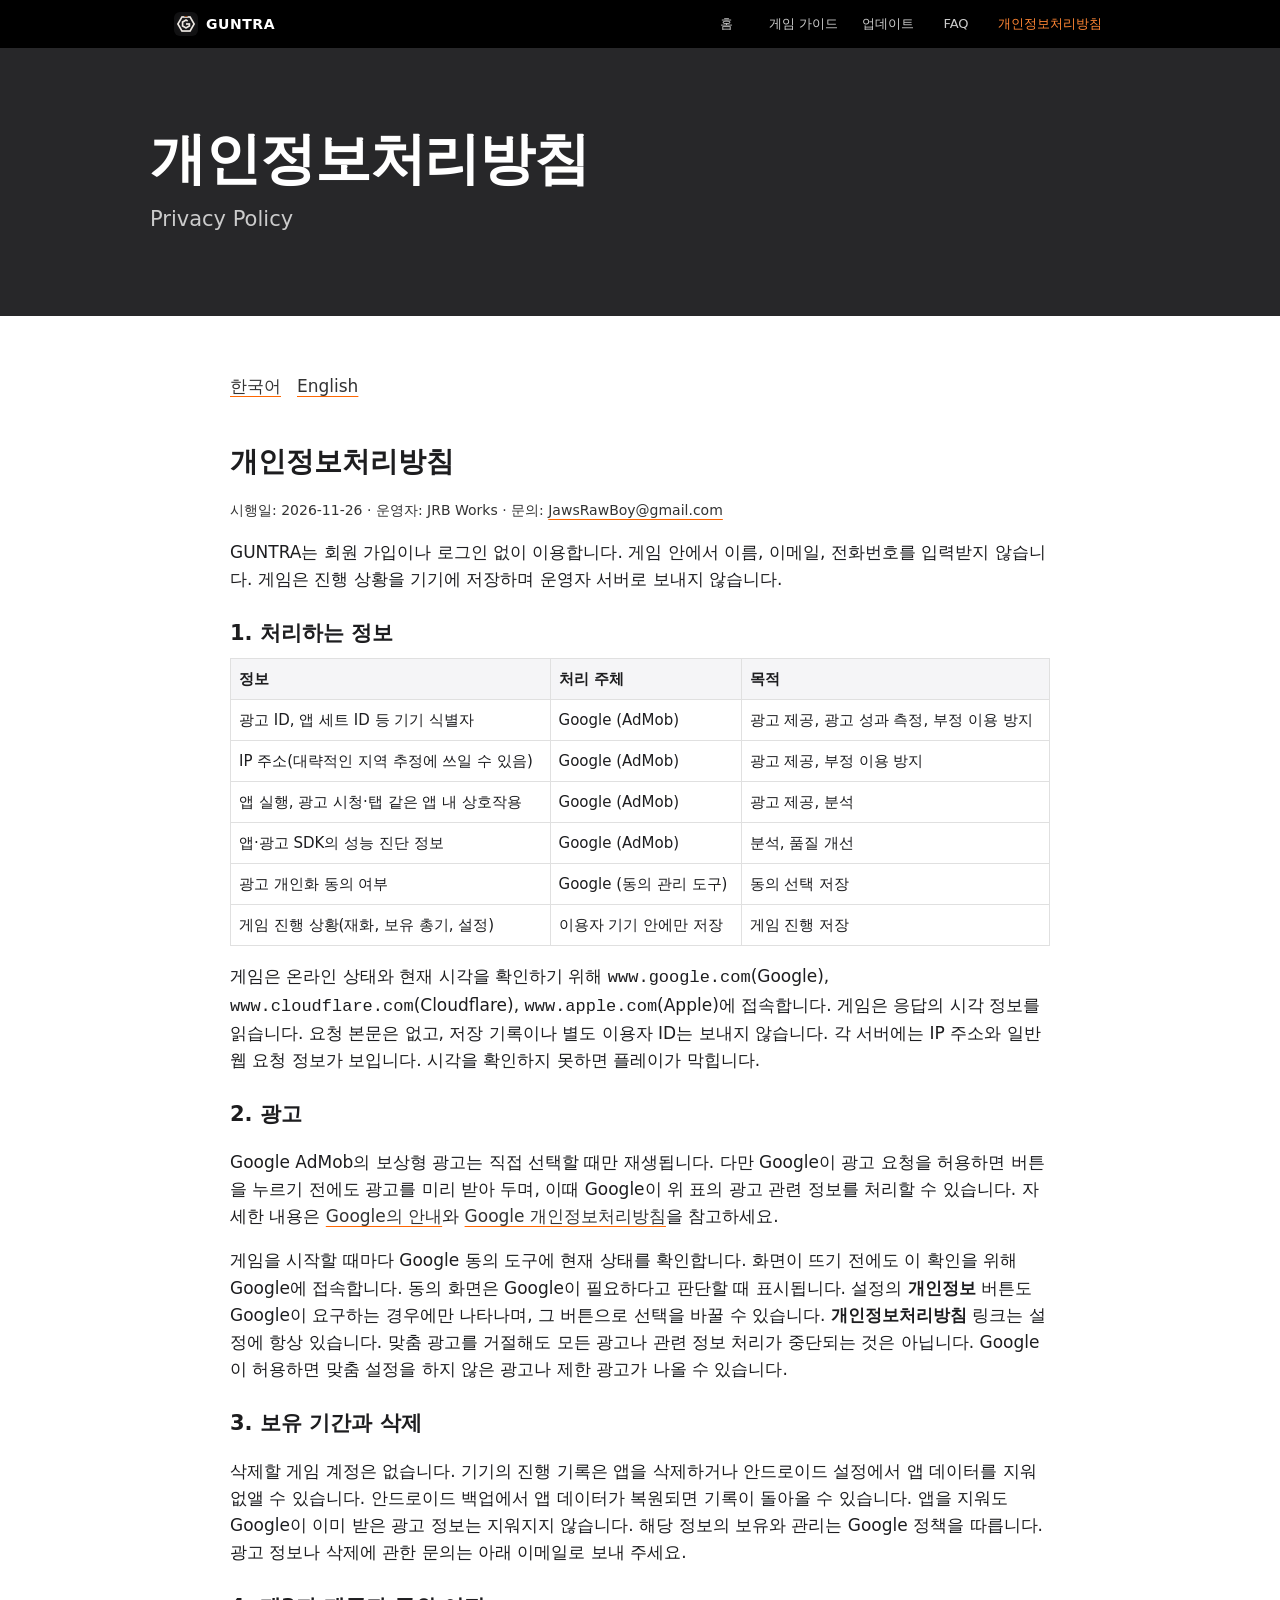
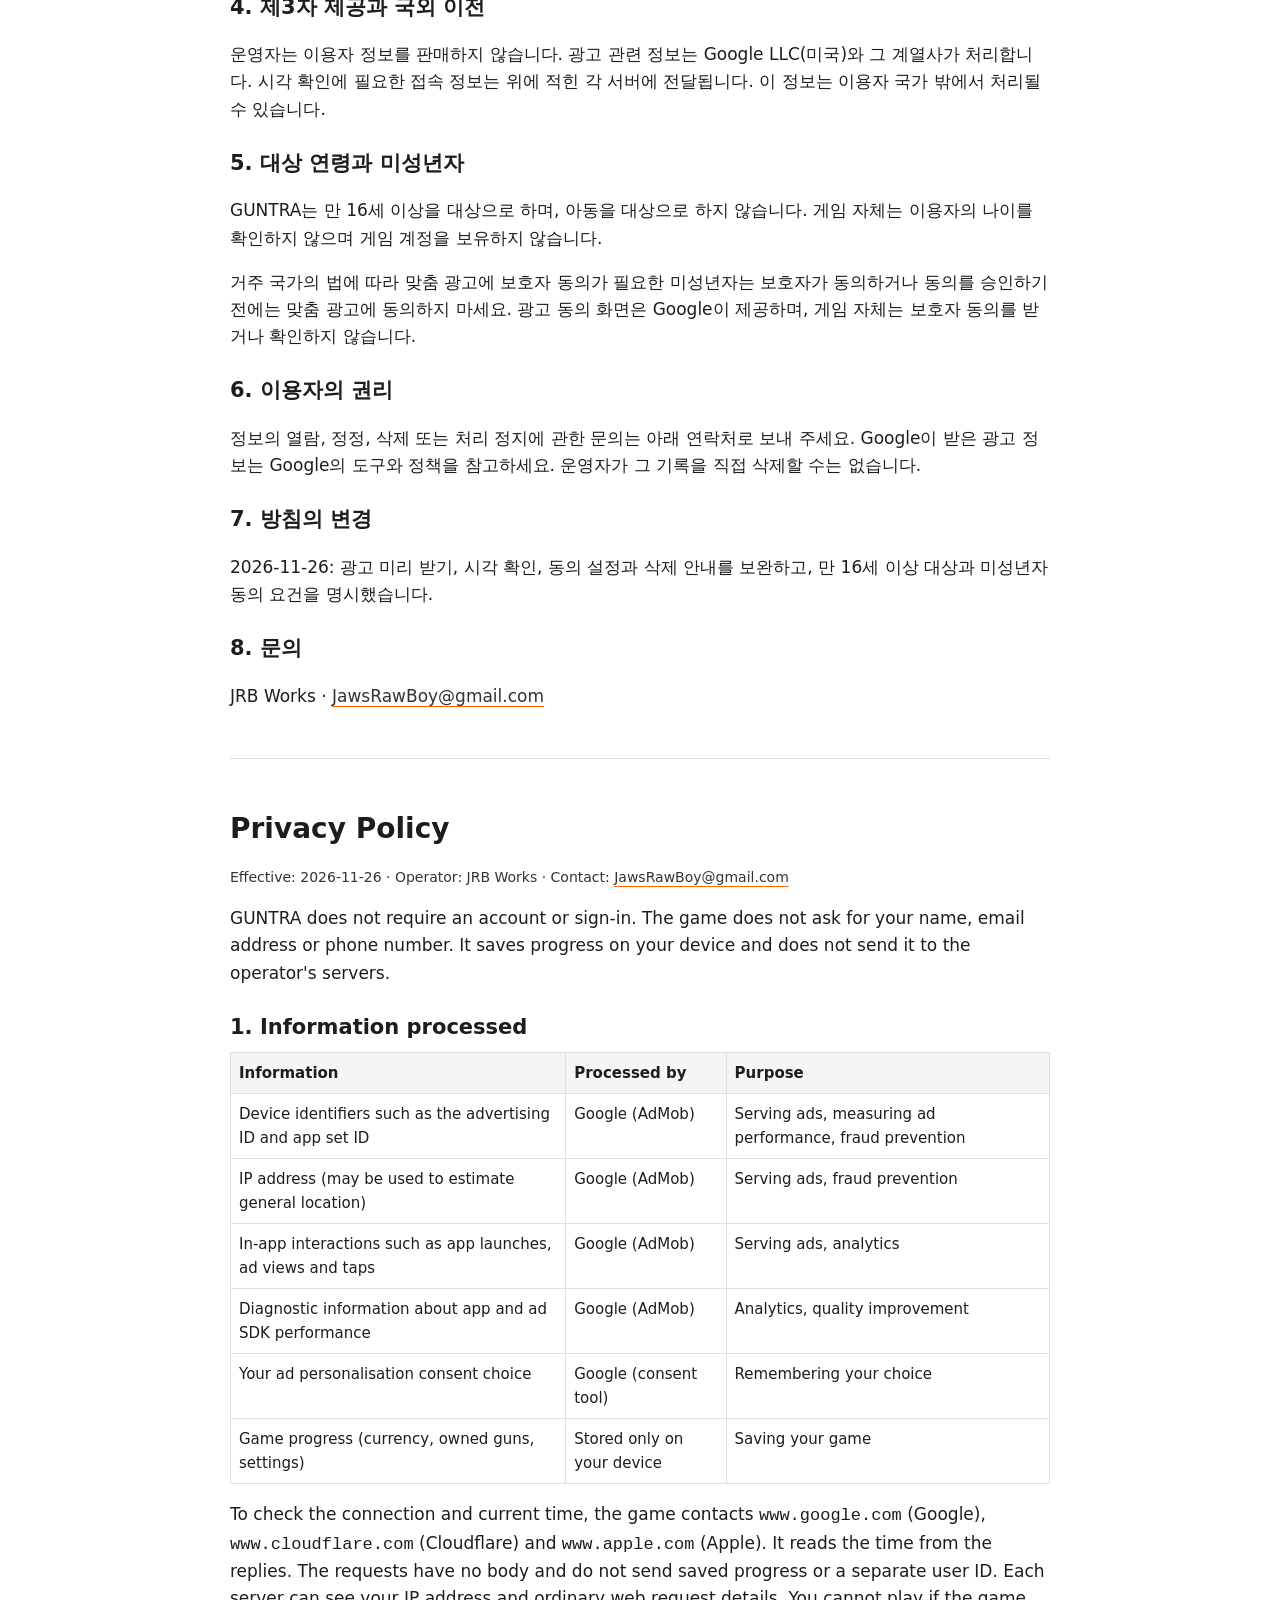
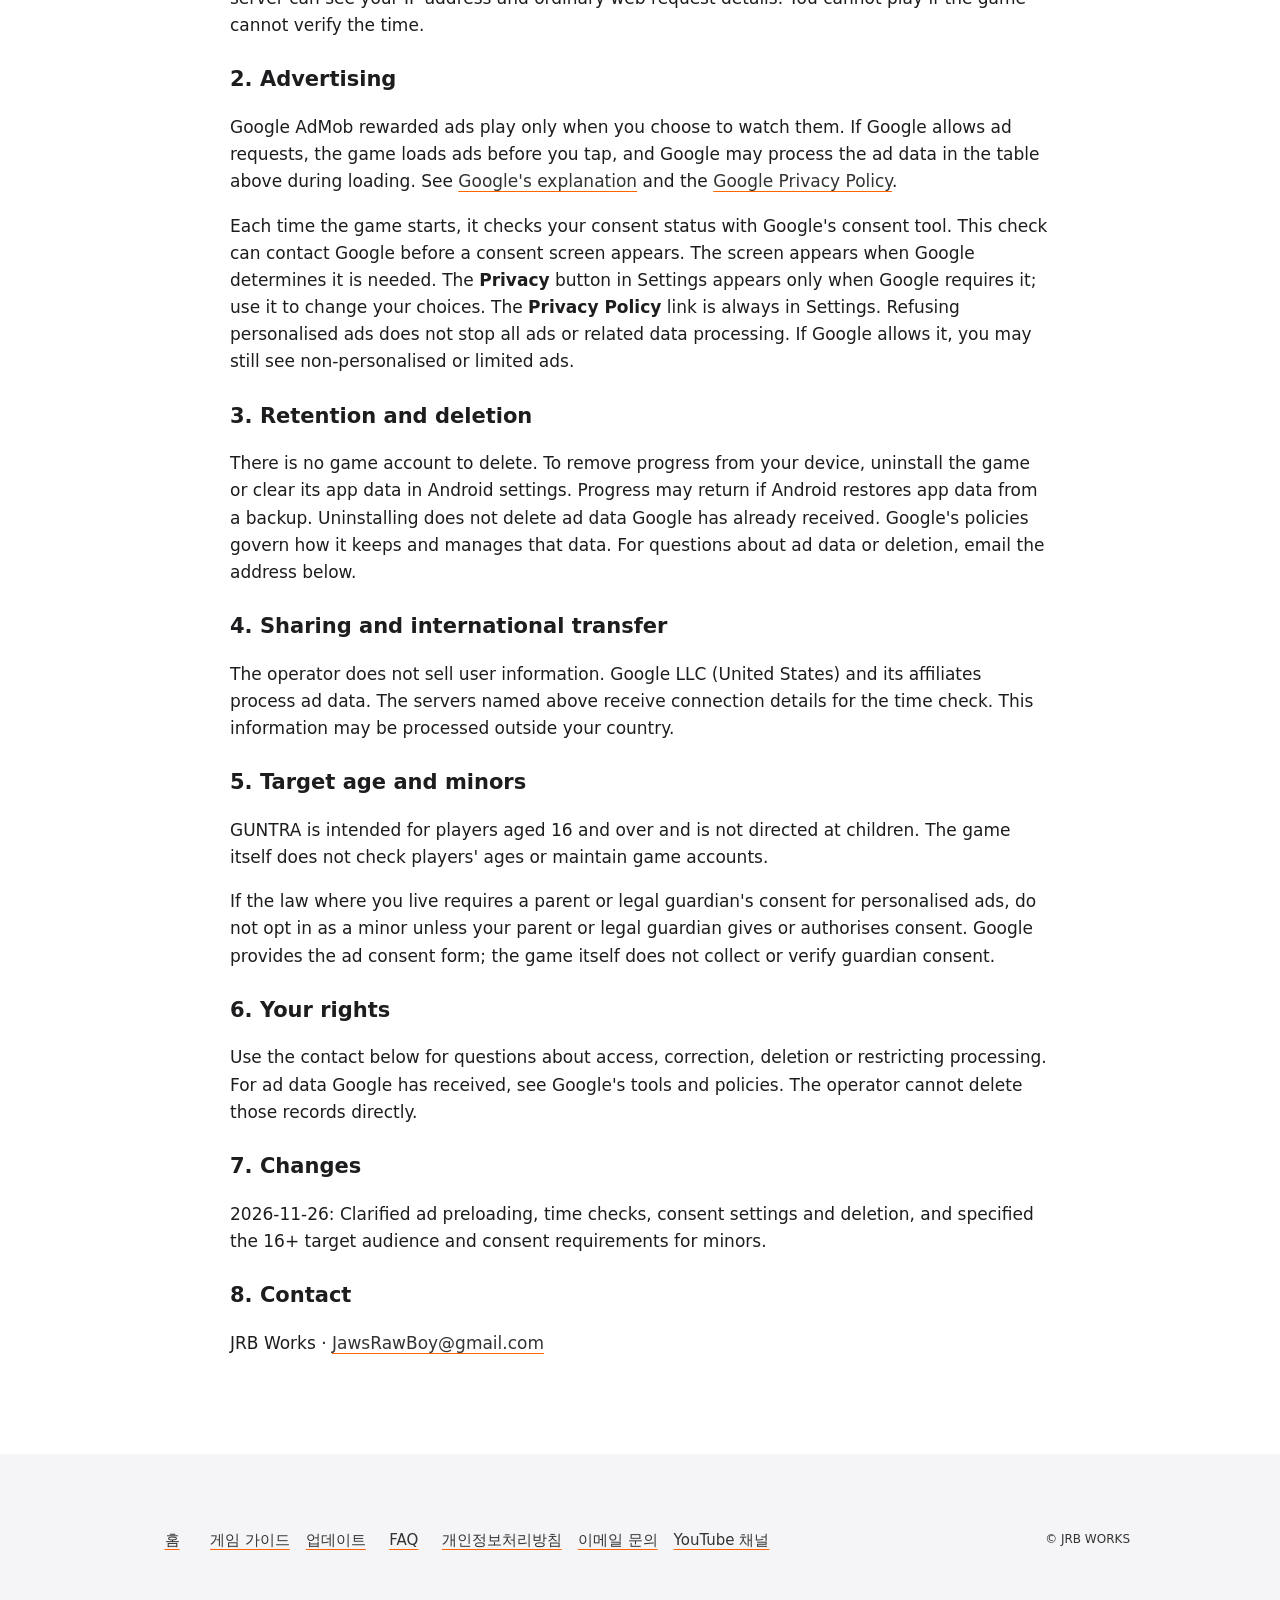
==== commit 37967e77: "GUNTRA site: guide, updates, FAQ, shared nav, 404" ====
--- a/guntra/privacy/index.html
+++ b/guntra/privacy/index.html
@@ -3,29 +3,45 @@
 <head>
 <meta charset="utf-8">
 <meta name="viewport" content="width=device-width, initial-scale=1">
+<meta name="description" content="GUNTRA의 기기 저장, 광고 및 동의 설정, 데이터 삭제 방법을 안내합니다.">
+<meta property="og:type" content="website">
+<meta property="og:site_name" content="GUNTRA">
+<meta property="og:locale" content="ko_KR">
+<meta property="og:title" content="GUNTRA — 개인정보처리방침">
+<meta property="og:description" content="기기 저장, 광고 및 동의 설정, 데이터 삭제 방법을 확인하세요.">
+<meta property="og:url" content="https://jawsrawboy.github.io/guntra/privacy/">
+<meta property="og:image" content="https://jawsrawboy.github.io/guntra/img/og.jpg">
+<link rel="canonical" href="https://jawsrawboy.github.io/guntra/privacy/">
+<link rel="icon" type="image/png" href="../img/icon.png">
+<link rel="stylesheet" href="../site.css">
 <title>GUNTRA 개인정보처리방침 · Privacy Policy</title>
 <style>
-  body{margin:0;background:#16140f;color:#ece6dc;font:16px/1.65 system-ui,-apple-system,"Segoe UI","Noto Sans KR",sans-serif}
-  main{max-width:760px;margin:0 auto;padding:32px 20px 64px}
-  h1{font-size:26px;margin:0 0 4px}
-  h2{font-size:19px;margin:36px 0 8px;color:#f28c28}
-  h3{font-size:16px;margin:22px 0 6px}
-  p,li{color:#d8d1c6}
-  a{color:#f2a85a}
-  .meta{color:#a8a096;font-size:14px}
-  nav{margin:18px 0 8px}
-  nav a{margin-right:16px}
-  table{border-collapse:collapse;width:100%;margin:8px 0;font-size:15px}
-  th,td{border:1px solid #3a352c;padding:8px 10px;text-align:left;vertical-align:top}
-  th{background:#221f18;color:#ece6dc}
-  hr{border:0;border-top:1px solid #3a352c;margin:48px 0}
+  .policy h2 { font-size: 28px; margin: 32px 0 8px; }
+  .policy h3 { font-size: 21px; margin: 24px 0 8px; }
+  .policy .meta { color: #333; font-size: 14px; }
+  .policy nav a { display: inline-flex; align-items: center; min-height: 44px; margin-right: 16px; }
+  .policy table { border-collapse: collapse; width: 100%; margin: 8px 0; font-size: 15px; }
+  .policy th, .policy td { border: 1px solid #e0e0e0; padding: 8px; text-align: left; vertical-align: top; }
+  .policy th { background: #f5f5f7; }
+  .policy hr { border: 0; border-top: 1px solid #e0e0e0; margin: 48px 0; }
 </style>
 </head>
 <body>
+<header class="site-header">
+  <div class="site-container site-bar">
+    <a class="site-brand" href="../index.html"><img src="../img/icon.png" alt="" width="24" height="24">GUNTRA</a>
+    <nav class="site-menu" aria-label="주요 메뉴">
+      <a href="../index.html">홈</a><a href="../guide.html">게임 가이드</a><a href="../updates.html">업데이트</a><a href="../faq.html">FAQ</a><a href="index.html" aria-current="page">개인정보처리방침</a>
+    </nav>
+  </div>
+</header>
 <main>
-<h1>GUNTRA</h1>
-<p class="meta">개인정보처리방침 · Privacy Policy</p>
-<nav><a href="#ko">한국어</a><a href="#en">English</a></nav>
+<section class="info-hero"><div class="site-container">
+  <h1>개인정보처리방침</h1>
+  <p lang="en">Privacy Policy</p>
+</div></section>
+<div class="info-body policy"><div class="site-container">
+<nav aria-label="언어"><a href="#ko">한국어</a><a href="#en" lang="en">English</a></nav>
 
 <section id="ko" lang="ko">
 <h2>개인정보처리방침</h2>
@@ -110,6 +126,16 @@
 <h3>8. Contact</h3>
 <p>JRB Works · <a href="mailto:JawsRawBoy@gmail.com">JawsRawBoy@gmail.com</a></p>
 </section>
+</div></div>
 </main>
+<footer class="site-bottom">
+  <div class="site-container">
+    <nav aria-label="하단 메뉴">
+      <a href="../index.html">홈</a><a href="../guide.html">게임 가이드</a><a href="../updates.html">업데이트</a><a href="../faq.html">FAQ</a><a href="index.html">개인정보처리방침</a>
+      <a href="mailto:jawsrawboy@gmail.com">이메일 문의</a><a href="https://www.youtube.com/@jrbworks">YouTube 채널</a>
+    </nav>
+    <p>© JRB WORKS</p>
+  </div>
+</footer>
 </body>
 </html>
--- a/guntra/site.css
+++ b/guntra/site.css
@@ -0,0 +1,84 @@
+:root {
+  --site-orange: #ff6600;
+  --site-orange-dark: #ff8533;
+  --site-focus: #ff7a1a;
+  --site-ink: #1d1d1f;
+  --site-paper: #f5f5f7;
+  --site-night: #272729;
+  --site-font: "Pretendard", "SF Pro Text", system-ui, -apple-system, sans-serif;
+}
+* { box-sizing: border-box; }
+body { margin: 0; color: var(--site-ink); font: 400 17px/1.6 var(--site-font); }
+.site-header {
+  position: sticky;
+  top: 0;
+  z-index: 20;
+  background: #000;
+  color: #fff;
+}
+.site-container { max-width: 980px; margin: 0 auto; }
+.site-bar {
+  display: flex;
+  align-items: center;
+  justify-content: space-between;
+  flex-wrap: wrap;
+  gap: 0 24px;
+  min-height: 48px;
+  padding: 0 24px;
+}
+.site-brand, .site-menu a, .site-bottom a {
+  display: inline-flex;
+  align-items: center;
+  min-height: 44px;
+}
+.site-brand {
+  gap: 8px;
+  border-radius: 6px;
+  color: #fff;
+  font-size: 14px;
+  font-weight: 600;
+  letter-spacing: .04em;
+  text-decoration: none;
+}
+.site-brand img { border-radius: 6px; }
+.site-menu, .site-bottom nav { display: flex; flex-wrap: wrap; align-items: center; gap: 0 16px; }
+.site-menu a, .site-bottom a { min-width: 44px; justify-content: center; }
+.site-menu a { padding: 0 4px; border-radius: 6px; color: #ccc; font-size: 13px; text-decoration: none; }
+.site-menu a:hover { color: #fff; }
+.site-menu a[aria-current="page"] { color: var(--site-orange-dark); }
+.site-bottom { padding: 64px 24px; background: var(--site-paper); color: #333; }
+.site-bottom .site-container { display: flex; flex-wrap: wrap; align-items: center; justify-content: space-between; gap: 16px 24px; }
+.site-bottom nav { font-size: 15px; }
+.site-bottom a, .info-body a {
+  color: #333;
+  text-decoration: underline;
+  text-decoration-color: var(--site-orange);
+  text-underline-offset: 4px;
+}
+.site-bottom a:hover, .info-body a:hover { text-decoration-thickness: 2px; }
+.site-bottom p { margin: 0; font-size: 12px; }
+a:focus-visible, button:focus-visible, [tabindex="-1"]:focus-visible { outline: 2px solid var(--site-focus); outline-offset: 2px; }
+[id] { scroll-margin-top: 100px; }
+.info-hero { padding: 80px 24px; background: var(--site-night); color: #fff; }
+.info-hero h1 { margin: 0 0 12px; font-size: 56px; font-weight: 600; line-height: 1.12; letter-spacing: -.02em; }
+.info-hero p { max-width: 680px; margin: 0; color: #ccc; font-size: 21px; }
+.info-body { padding: 48px 24px 80px; overflow-wrap: anywhere; }
+.info-body .site-container { max-width: 820px; }
+.info-card { padding: 24px; border: 1px solid #e0e0e0; border-radius: 12px; }
+.info-card + .info-card { margin-top: 16px; }
+.info-card h2 { margin: 0 0 8px; font-size: 21px; font-weight: 600; line-height: 1.3; }
+.info-card p, .info-card ul, .info-card ol { margin: 0; }
+.info-card ul, .info-card ol { padding-left: 24px; }
+.info-card p + ol, .info-card ol + p { margin-top: 12px; }
+.info-card li + li { margin-top: 8px; }
+.info-card .build-status { margin: 0 0 8px; color: #333; font-size: 14px; }
+@media (max-width: 640px) {
+  .site-bar, .site-bottom, .info-hero, .info-body { padding-inline: 16px; }
+  .site-bar { column-gap: 12px; }
+  .site-menu, .site-bottom nav { column-gap: 8px; }
+  .site-menu { column-gap: 4px; }
+  main [id] { scroll-margin-top: 144px; }
+  .info-hero, .info-body { padding-block: 48px; }
+  .info-hero h1 { font-size: 34px; }
+}
+@media (max-width: 419px) { .info-hero h1 { font-size: 28px; } }
